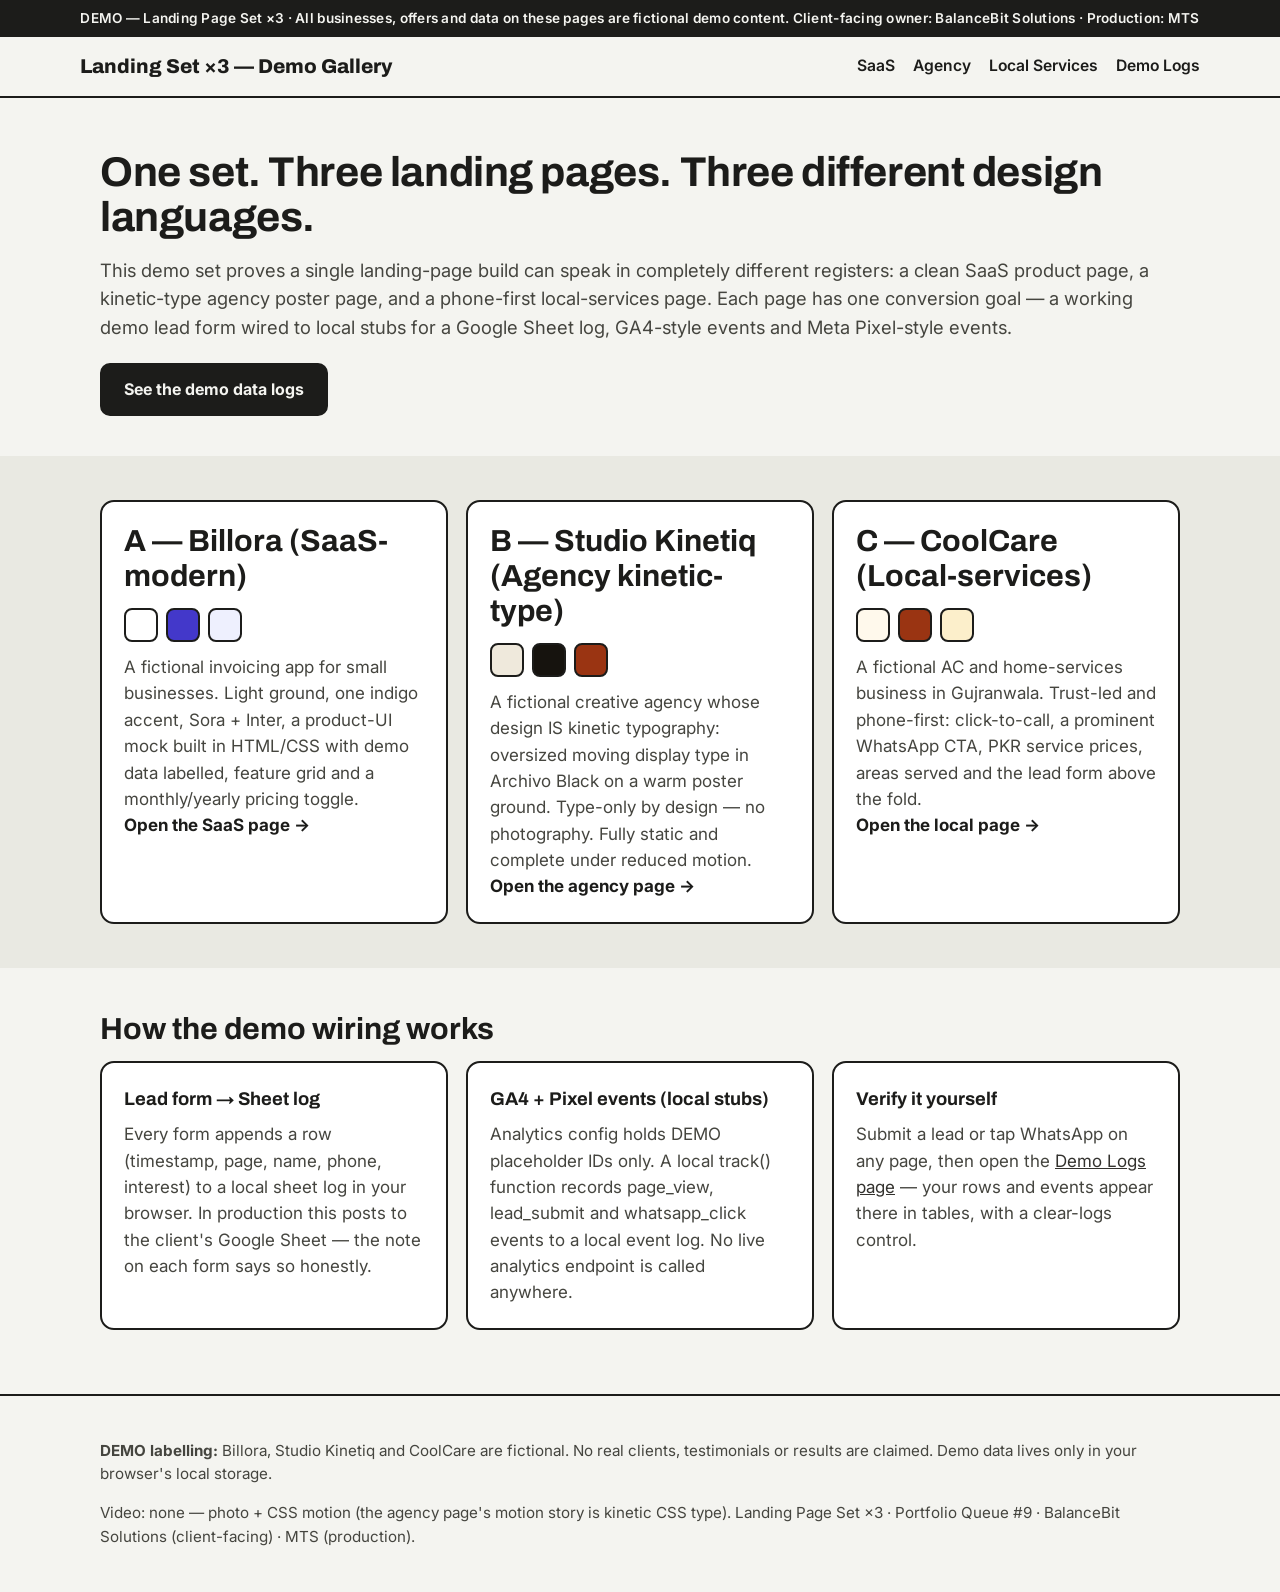
==== index.html @ 7893ccc3 "Landing Page Set x3 demo — hub + SaaS + kinetic agency + local services + logs (Queue #9)" ====
<!DOCTYPE html>
<html lang="en">
<head>
<meta charset="UTF-8">
<meta name="viewport" content="width=device-width, initial-scale=1.0">
<title>Landing Page Set ×3 — Demo Gallery | MTS Portfolio</title>
<meta name="description" content="Demo gallery: three landing pages in three different design languages — SaaS-modern, agency kinetic-type and local-services. All businesses, offers and data are fictional demo content.">
<link rel="preconnect" href="https://fonts.googleapis.com">
<link href="https://fonts.googleapis.com/css2?family=Archivo:wght@500;700;800&family=Inter:wght@400;600;700&display=swap" rel="stylesheet">
<link rel="stylesheet" href="css/style.css">
<link rel="icon" href="assets/favicon.svg" type="image/svg+xml">
</head>
<body data-theme="hub">
<a class="skip-link" href="#main">Skip to content</a>
<div class="demo-ribbon">DEMO — Landing Page Set ×3 · All businesses, offers and data on these pages are fictional demo content. Client-facing owner: BalanceBit Solutions · Production: MTS</div>
<header class="site"><div class="wrap header-in">
<a class="brand" href="index.html">Landing Set ×3 — Demo Gallery</a>
<nav class="main" aria-label="Main">
<a href="saas.html">SaaS</a><a href="agency.html">Agency</a><a href="local.html">Local Services</a><a href="logs.html">Demo Logs</a>
</nav></div></header>
<main id="main">
<section class="hero"><div class="wrap">
<h1>One set. Three landing pages. Three different design languages.</h1>
<p class="lede">This demo set proves a single landing-page build can speak in completely different registers: a clean SaaS product page, a kinetic-type agency poster page, and a phone-first local-services page. Each page has one conversion goal — a working demo lead form wired to local stubs for a Google Sheet log, GA4-style events and Meta Pixel-style events.</p>
<div class="cta-row"><a class="btn btn-ink" href="logs.html">See the demo data logs</a></div>
</div></section>
<section class="alt"><div class="wrap grid3">
<article class="card hub-card"><h2><a href="saas.html">A — Billora (SaaS-modern)</a></h2>
<div class="swatch" aria-hidden="true"><span style="background:#FFFFFF"></span><span style="background:#4338CA"></span><span style="background:#EEF0FE"></span></div>
<p>A fictional invoicing app for small businesses. Light ground, one indigo accent, Sora + Inter, a product-UI mock built in HTML/CSS with demo data labelled, feature grid and a monthly/yearly pricing toggle.</p>
<p><a href="saas.html"><strong>Open the SaaS page →</strong></a></p></article>
<article class="card hub-card"><h2><a href="agency.html">B — Studio Kinetiq (Agency kinetic-type)</a></h2>
<div class="swatch" aria-hidden="true"><span style="background:#EFE9DC"></span><span style="background:#16130E"></span><span style="background:#9A3412"></span></div>
<p>A fictional creative agency whose design IS kinetic typography: oversized moving display type in Archivo Black on a warm poster ground. Type-only by design — no photography. Fully static and complete under reduced motion.</p>
<p><a href="agency.html"><strong>Open the agency page →</strong></a></p></article>
<article class="card hub-card"><h2><a href="local.html">C — CoolCare (Local-services)</a></h2>
<div class="swatch" aria-hidden="true"><span style="background:#FFF9EC"></span><span style="background:#9A3412"></span><span style="background:#FCEFCB"></span></div>
<p>A fictional AC and home-services business in Gujranwala. Trust-led and phone-first: click-to-call, a prominent WhatsApp CTA, PKR service prices, areas served and the lead form above the fold.</p>
<p><a href="local.html"><strong>Open the local page →</strong></a></p></article>
</div></section>
<section><div class="wrap">
<h2>How the demo wiring works</h2>
<div class="grid3">
<div class="card"><h3>Lead form → Sheet log</h3><p>Every form appends a row (timestamp, page, name, phone, interest) to a local sheet log in your browser. In production this posts to the client's Google Sheet — the note on each form says so honestly.</p></div>
<div class="card"><h3>GA4 + Pixel events (local stubs)</h3><p>Analytics config holds DEMO placeholder IDs only. A local track() function records page_view, lead_submit and whatsapp_click events to a local event log. No live analytics endpoint is called anywhere.</p></div>
<div class="card"><h3>Verify it yourself</h3><p>Submit a lead or tap WhatsApp on any page, then open the <a href="logs.html">Demo Logs page</a> — your rows and events appear there in tables, with a clear-logs control.</p></div>
</div></div></section>
</main>
<footer class="site"><div class="wrap">
<p><strong>DEMO labelling:</strong> Billora, Studio Kinetiq and CoolCare are fictional. No real clients, testimonials or results are claimed. Demo data lives only in your browser's local storage.</p>
<p>Video: none — photo + CSS motion (the agency page's motion story is kinetic CSS type). Landing Page Set ×3 · Portfolio Queue #9 · BalanceBit Solutions (client-facing) · MTS (production).</p>
</div></footer>
<script src="js/logic.js"></script>
<script src="js/app.js"></script>
</body>
</html>
---- css/style.css ----
/* Landing Page Set — one component system, three themes via body[data-theme]. */
*{box-sizing:border-box}
html{overflow-x:clip}
body{margin:0;font-family:var(--body);color:var(--ink);background:var(--bg);font-size:17px;line-height:1.55}
img{max-width:100%;height:auto;display:block}
a{color:var(--accent)}
:focus-visible{outline:3px solid var(--focus);outline-offset:2px}
.wrap{max-width:1120px;margin:0 auto;padding:0 20px}
.skip-link{position:absolute;left:-999px;top:0;background:var(--ink);color:var(--bg);padding:10px 16px;z-index:50}
.skip-link:focus{left:8px;top:8px}
.demo-ribbon{background:var(--ink);color:var(--bg);text-align:center;font-size:.85rem;padding:8px 12px;font-weight:600;letter-spacing:.02em}
header.site{border-bottom:2px solid var(--ink);background:var(--bg)}
.header-in{display:flex;align-items:center;justify-content:space-between;gap:12px;padding:14px 0;flex-wrap:wrap}
.brand{font-family:var(--display);font-weight:800;font-size:1.25rem;color:var(--ink);text-decoration:none}
nav.main{display:flex;gap:18px;flex-wrap:wrap}
nav.main a{color:var(--ink);text-decoration:none;font-weight:600;font-size:.98rem}
nav.main a:hover{text-decoration:underline}
.btn{display:inline-flex;align-items:center;justify-content:center;min-height:52px;padding:12px 22px;border-radius:10px;border:2px solid var(--ink);background:var(--accent);color:#fff;font-weight:700;text-decoration:none;font-size:1rem;cursor:pointer;font-family:var(--body)}
.btn-ink{background:var(--ink);color:var(--bg);border-color:var(--ink)}
.btn-ghost{background:transparent;color:var(--ink)}
.btn-wa{background:var(--wa);color:#fff;border-color:var(--wa)}
.hero{padding:52px 0 40px}
.hero-grid{display:grid;grid-template-columns:1fr 1fr;gap:36px;align-items:center}
h1{font-family:var(--display);font-size:2.6rem;line-height:1.08;margin:0 0 16px;letter-spacing:-.01em}
h2{font-family:var(--display);font-size:1.9rem;line-height:1.15;margin:0 0 14px}
h3{font-family:var(--display);font-size:1.15rem;margin:0 0 8px}
.lede{font-size:1.15rem;color:var(--muted);margin:0 0 22px}
.cta-row{display:flex;gap:12px;flex-wrap:wrap}
section{padding:44px 0}
.alt{background:var(--surface)}
.grid3{display:grid;grid-template-columns:repeat(3,1fr);gap:18px}
.grid2{display:grid;grid-template-columns:repeat(2,1fr);gap:18px}
.card{background:var(--card);border:2px solid var(--ink);border-radius:14px;padding:22px}
.card p{color:var(--muted);margin:0}
.price{font-family:var(--display);font-size:1.7rem;margin:6px 0}
ul.clean{list-style:none;padding:0;margin:0}
ul.clean li{padding:7px 0;border-bottom:1px solid var(--line)}
.steps{counter-reset:step}
.step{display:flex;gap:14px;padding:14px 0;border-bottom:1px solid var(--line)}
.step b{font-family:var(--display);font-size:1.4rem;color:var(--accent);min-width:2ch}
/* forms — one field system */
form.lead{background:var(--card);border:2px solid var(--ink);border-radius:14px;padding:24px}
label{display:block;font-weight:700;margin:14px 0 6px}
label:first-child{margin-top:0}
input,select,textarea{width:100%;min-height:52px;padding:12px;font-size:16px;font-family:var(--body);border:2px solid var(--ink);border-radius:10px;background:#fff;color:#131313}
textarea{min-height:96px}
.error{color:var(--error);font-size:.95rem;min-height:1.2em;margin:4px 0 0;font-weight:600}
.confirmation{border:2px solid var(--accent);border-radius:12px;padding:18px;background:var(--surface);font-size:1rem}
.note{font-size:.92rem;color:var(--muted)}
table{border-collapse:collapse;width:100%;font-size:.95rem}
th,td{border:1px solid var(--line);padding:9px 10px;text-align:left;vertical-align:top}
th{background:var(--surface);font-family:var(--display)}
.table-wrap{overflow-x:auto;border:2px solid var(--ink);border-radius:12px;background:var(--card)}
footer.site{border-top:2px solid var(--ink);padding:28px 0;margin-top:20px}
footer.site p{color:var(--muted);font-size:.95rem}
/* hub */
.hub-card a{text-decoration:none;color:var(--ink)}
.swatch{display:flex;gap:8px;margin:12px 0}
.swatch span{width:34px;height:34px;border-radius:8px;border:2px solid var(--ink)}
/* saas mock UI (HTML/CSS, demo data labelled) */
.mock{border:2px solid var(--ink);border-radius:14px;background:#fff;overflow:hidden}
.mock-bar{background:var(--surface);padding:10px 14px;font-weight:700;border-bottom:2px solid var(--ink);font-size:.9rem}
.mock-body{padding:16px}
.mock-row{display:flex;justify-content:space-between;gap:10px;padding:9px 0;border-bottom:1px solid var(--line);font-size:.95rem}
.pill{border-radius:999px;padding:2px 10px;font-size:.8rem;font-weight:700;background:var(--surface);color:var(--ink);white-space:nowrap}
/* agency kinetic */
body[data-theme="agency"] .hero{padding:30px 0 10px}
.kinetic{font-family:var(--display);text-transform:uppercase;line-height:.92;margin:0;letter-spacing:-.01em}
.kinetic .line{display:block;font-size:clamp(3rem,11vw,7.5rem)}
.kinetic .outline{color:transparent;-webkit-text-stroke:2px var(--ink)}
.marquee-band{background:var(--ink);color:var(--bg);overflow:hidden;padding:10px 0;border-top:2px solid var(--ink);border-bottom:2px solid var(--ink)}
.marquee-track{display:flex;gap:0;white-space:nowrap;font-family:var(--display);text-transform:uppercase;font-size:1.3rem;width:max-content}
.marquee-track span{padding-right:28px}
.work-num{font-family:var(--display);font-size:2.2rem;color:var(--accent)}
@media (prefers-reduced-motion: no-preference){
 .marquee-track{animation:marquee 22s linear infinite}
 @keyframes marquee{from{transform:translateX(0)}to{transform:translateX(-50%)}}
 .kinetic .line{animation:rise .8s ease-out both}
 .kinetic .line:nth-child(2){animation-delay:.12s}.kinetic .line:nth-child(3){animation-delay:.24s}
 @keyframes rise{from{transform:translateY(26px);opacity:0}to{transform:translateY(0);opacity:1}}
 .hero-photo{animation:kb 14s ease-in-out infinite alternate}
 @keyframes kb{from{transform:scale(1)}to{transform:scale(1.05)}}
}
@media (prefers-reduced-motion: reduce){
 .marquee-track{animation:none;flex-wrap:wrap;white-space:normal;width:auto}
 .marquee-track span:nth-child(2){display:none}
 .kinetic .line{animation:none}
}
/* local */
.urgent{background:var(--accent);color:#fff;text-align:center;padding:10px 12px;font-weight:700}
.urgent a{color:#fff}
.sticky-cta{background:var(--surface);border-top:2px solid var(--ink);padding:14px 0}
.hero-photo{border-radius:14px;border:2px solid var(--ink)}
/* themes */
body[data-theme="hub"]{--bg:#F4F4F0;--surface:#E9E9E2;--card:#FFFFFF;--ink:#1C1C1A;--muted:#45453F;--accent:#33322E;--focus:#1C1C1A;--error:#B3261E;--line:#C9C9BE;--wa:#14632F;--display:'Archivo',sans-serif;--body:'Inter',sans-serif}
body[data-theme="saas"]{--bg:#FFFFFF;--surface:#EEF0FE;--card:#FFFFFF;--ink:#131A2A;--muted:#3E4A68;--accent:#4338CA;--focus:#4338CA;--error:#B3261E;--line:#C7CCEA;--wa:#14632F;--display:'Sora',sans-serif;--body:'Inter',sans-serif}
body[data-theme="agency"]{--bg:#EFE9DC;--surface:#E3DAC4;--card:#F7F3E8;--ink:#16130E;--muted:#4A4130;--accent:#9A3412;--focus:#16130E;--error:#B3261E;--line:#B9AC8E;--wa:#14632F;--display:'Archivo Black',sans-serif;--body:'Archivo',sans-serif}
body[data-theme="agency"] .btn{background:var(--ink);color:var(--bg)}
body[data-theme="agency"] .btn-wa{background:var(--wa);color:#fff;border-color:var(--wa)}
body[data-theme="local"]{--bg:#FFF9EC;--surface:#FCEFCB;--card:#FFFFFF;--ink:#2A2118;--muted:#54432E;--accent:#9A3412;--focus:#9A3412;--error:#B3261E;--line:#DECFA3;--wa:#14632F;--display:'Libre Franklin',sans-serif;--body:'Public Sans',sans-serif}
@media (max-width:760px){
 .hero-grid,.grid3,.grid2{grid-template-columns:1fr}
 h1{font-size:2.1rem}
 .kinetic .line{font-size:clamp(2.4rem,15vw,4rem)}
 section{padding:32px 0}
 .header-in{padding:10px 0}
}
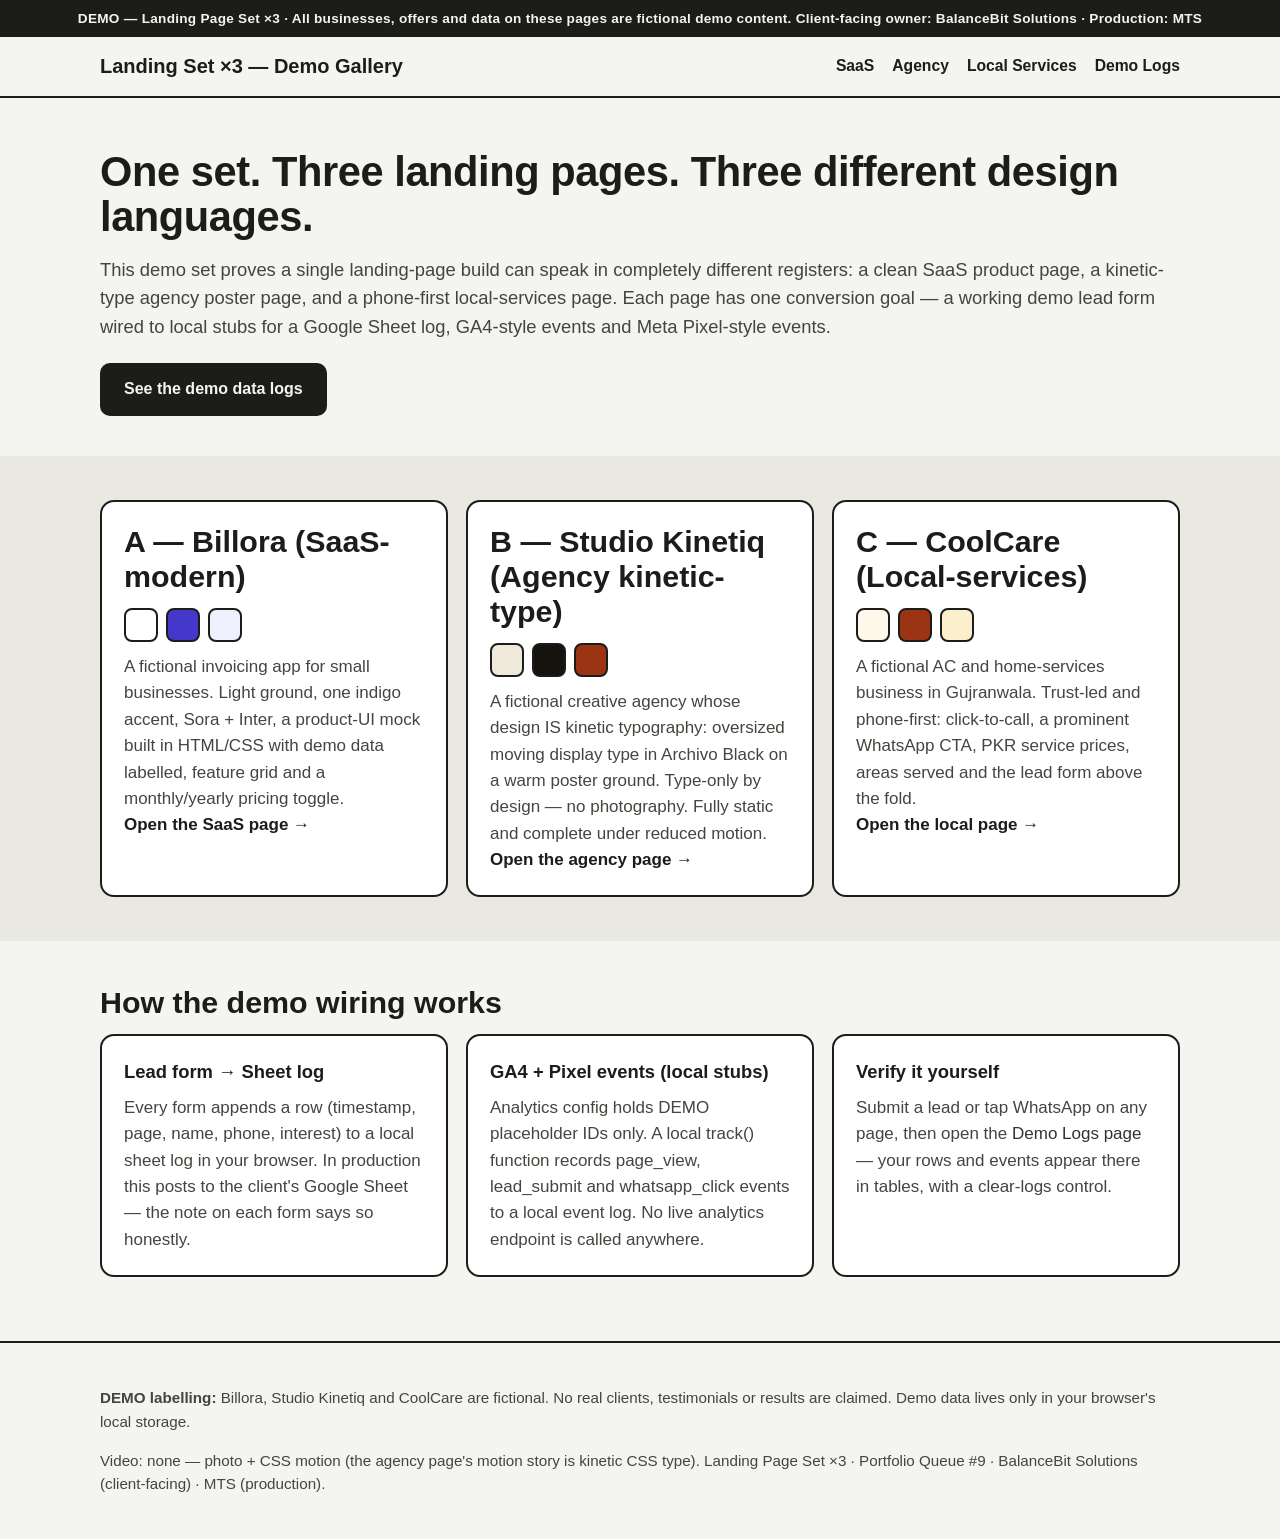
==== commit 9c47e988: "Premium upgrade batch 2026-11-22: audit fixes + premium ladder + static capture mode + self-hosted f" ====
--- a/index.html
+++ b/index.html
@@ -5,8 +5,8 @@
 <meta name="viewport" content="width=device-width, initial-scale=1.0">
 <title>Landing Page Set ×3 — Demo Gallery | MTS Portfolio</title>
 <meta name="description" content="Demo gallery: three landing pages in three different design languages — SaaS-modern, agency kinetic-type and local-services. All businesses, offers and data are fictional demo content.">
-<link rel="preconnect" href="https://fonts.googleapis.com">
-<link href="https://fonts.googleapis.com/css2?family=Archivo:wght@500;700;800&family=Inter:wght@400;600;700&display=swap" rel="stylesheet">
+
+<link rel="stylesheet" href="assets/fonts/fonts.css">
 <link rel="stylesheet" href="css/style.css">
 <link rel="icon" href="assets/favicon.svg" type="image/svg+xml">
 </head>
--- a/assets/fonts/fonts.css
+++ b/assets/fonts/fonts.css
@@ -0,0 +1,309 @@
+/* Self-hosted webfonts (Google Fonts, OFL) — downloaded 2026-11-22.
+   Replaces the fonts.googleapis.com stylesheet so the design renders
+   identically with or without external network access. */
+/* latin */
+@font-face {
+  font-family: 'Archivo';
+  font-style: normal;
+  font-weight: 400;
+  font-display: swap;
+  src: url(./archivo-normal-latin-79dc5e10.woff2) format('woff2');
+  unicode-range: U+0000-00FF, U+0131, U+0152-0153, U+02BB-02BC, U+02C6, U+02DA, U+02DC, U+0304, U+0308, U+0329, U+2000-206F, U+20AC, U+2122, U+2191, U+2193, U+2212, U+2215, U+FEFF, U+FFFD;
+}
+/* latin-ext */
+@font-face {
+  font-family: 'Archivo';
+  font-style: normal;
+  font-weight: 400;
+  font-display: swap;
+  src: url(./archivo-normal-latin-ext-20ba07dc.woff2) format('woff2');
+  unicode-range: U+0100-02BA, U+02BD-02C5, U+02C7-02CC, U+02CE-02D7, U+02DD-02FF, U+0304, U+0308, U+0329, U+1D00-1DBF, U+1E00-1E9F, U+1EF2-1EFF, U+2020, U+20A0-20AB, U+20AD-20C4, U+2113, U+2C60-2C7F, U+A720-A7FF;
+}
+/* latin */
+@font-face {
+  font-family: 'Archivo';
+  font-style: normal;
+  font-weight: 500;
+  font-display: swap;
+  src: url(./archivo-normal-latin-79dc5e10.woff2) format('woff2');
+  unicode-range: U+0000-00FF, U+0131, U+0152-0153, U+02BB-02BC, U+02C6, U+02DA, U+02DC, U+0304, U+0308, U+0329, U+2000-206F, U+20AC, U+2122, U+2191, U+2193, U+2212, U+2215, U+FEFF, U+FFFD;
+}
+/* latin-ext */
+@font-face {
+  font-family: 'Archivo';
+  font-style: normal;
+  font-weight: 500;
+  font-display: swap;
+  src: url(./archivo-normal-latin-ext-20ba07dc.woff2) format('woff2');
+  unicode-range: U+0100-02BA, U+02BD-02C5, U+02C7-02CC, U+02CE-02D7, U+02DD-02FF, U+0304, U+0308, U+0329, U+1D00-1DBF, U+1E00-1E9F, U+1EF2-1EFF, U+2020, U+20A0-20AB, U+20AD-20C4, U+2113, U+2C60-2C7F, U+A720-A7FF;
+}
+/* latin */
+@font-face {
+  font-family: 'Archivo';
+  font-style: normal;
+  font-weight: 600;
+  font-display: swap;
+  src: url(./archivo-normal-latin-79dc5e10.woff2) format('woff2');
+  unicode-range: U+0000-00FF, U+0131, U+0152-0153, U+02BB-02BC, U+02C6, U+02DA, U+02DC, U+0304, U+0308, U+0329, U+2000-206F, U+20AC, U+2122, U+2191, U+2193, U+2212, U+2215, U+FEFF, U+FFFD;
+}
+/* latin-ext */
+@font-face {
+  font-family: 'Archivo';
+  font-style: normal;
+  font-weight: 600;
+  font-display: swap;
+  src: url(./archivo-normal-latin-ext-20ba07dc.woff2) format('woff2');
+  unicode-range: U+0100-02BA, U+02BD-02C5, U+02C7-02CC, U+02CE-02D7, U+02DD-02FF, U+0304, U+0308, U+0329, U+1D00-1DBF, U+1E00-1E9F, U+1EF2-1EFF, U+2020, U+20A0-20AB, U+20AD-20C4, U+2113, U+2C60-2C7F, U+A720-A7FF;
+}
+/* latin */
+@font-face {
+  font-family: 'Archivo';
+  font-style: normal;
+  font-weight: 700;
+  font-display: swap;
+  src: url(./archivo-normal-latin-79dc5e10.woff2) format('woff2');
+  unicode-range: U+0000-00FF, U+0131, U+0152-0153, U+02BB-02BC, U+02C6, U+02DA, U+02DC, U+0304, U+0308, U+0329, U+2000-206F, U+20AC, U+2122, U+2191, U+2193, U+2212, U+2215, U+FEFF, U+FFFD;
+}
+/* latin-ext */
+@font-face {
+  font-family: 'Archivo';
+  font-style: normal;
+  font-weight: 700;
+  font-display: swap;
+  src: url(./archivo-normal-latin-ext-20ba07dc.woff2) format('woff2');
+  unicode-range: U+0100-02BA, U+02BD-02C5, U+02C7-02CC, U+02CE-02D7, U+02DD-02FF, U+0304, U+0308, U+0329, U+1D00-1DBF, U+1E00-1E9F, U+1EF2-1EFF, U+2020, U+20A0-20AB, U+20AD-20C4, U+2113, U+2C60-2C7F, U+A720-A7FF;
+}
+/* latin */
+@font-face {
+  font-family: 'Archivo';
+  font-style: normal;
+  font-weight: 800;
+  font-display: swap;
+  src: url(./archivo-normal-latin-79dc5e10.woff2) format('woff2');
+  unicode-range: U+0000-00FF, U+0131, U+0152-0153, U+02BB-02BC, U+02C6, U+02DA, U+02DC, U+0304, U+0308, U+0329, U+2000-206F, U+20AC, U+2122, U+2191, U+2193, U+2212, U+2215, U+FEFF, U+FFFD;
+}
+/* latin-ext */
+@font-face {
+  font-family: 'Archivo';
+  font-style: normal;
+  font-weight: 800;
+  font-display: swap;
+  src: url(./archivo-normal-latin-ext-20ba07dc.woff2) format('woff2');
+  unicode-range: U+0100-02BA, U+02BD-02C5, U+02C7-02CC, U+02CE-02D7, U+02DD-02FF, U+0304, U+0308, U+0329, U+1D00-1DBF, U+1E00-1E9F, U+1EF2-1EFF, U+2020, U+20A0-20AB, U+20AD-20C4, U+2113, U+2C60-2C7F, U+A720-A7FF;
+}
+/* latin */
+@font-face {
+  font-family: 'Archivo Black';
+  font-style: normal;
+  font-weight: 400;
+  font-display: swap;
+  src: url(./archivo-black-normal-latin-4eecb62d.woff2) format('woff2');
+  unicode-range: U+0000-00FF, U+0131, U+0152-0153, U+02BB-02BC, U+02C6, U+02DA, U+02DC, U+0304, U+0308, U+0329, U+2000-206F, U+20AC, U+2122, U+2191, U+2193, U+2212, U+2215, U+FEFF, U+FFFD;
+}
+/* latin-ext */
+@font-face {
+  font-family: 'Archivo Black';
+  font-style: normal;
+  font-weight: 400;
+  font-display: swap;
+  src: url(./archivo-black-normal-latin-ext-d3fdfd22.woff2) format('woff2');
+  unicode-range: U+0100-02BA, U+02BD-02C5, U+02C7-02CC, U+02CE-02D7, U+02DD-02FF, U+0304, U+0308, U+0329, U+1D00-1DBF, U+1E00-1E9F, U+1EF2-1EFF, U+2020, U+20A0-20AB, U+20AD-20C4, U+2113, U+2C60-2C7F, U+A720-A7FF;
+}
+/* latin */
+@font-face {
+  font-family: 'Inter';
+  font-style: normal;
+  font-weight: 400;
+  font-display: swap;
+  src: url(./inter-normal-latin-56724408.woff2) format('woff2');
+  unicode-range: U+0000-00FF, U+0131, U+0152-0153, U+02BB-02BC, U+02C6, U+02DA, U+02DC, U+0304, U+0308, U+0329, U+2000-206F, U+20AC, U+2122, U+2191, U+2193, U+2212, U+2215, U+FEFF, U+FFFD;
+}
+/* latin-ext */
+@font-face {
+  font-family: 'Inter';
+  font-style: normal;
+  font-weight: 400;
+  font-display: swap;
+  src: url(./inter-normal-latin-ext-39529051.woff2) format('woff2');
+  unicode-range: U+0100-02BA, U+02BD-02C5, U+02C7-02CC, U+02CE-02D7, U+02DD-02FF, U+0304, U+0308, U+0329, U+1D00-1DBF, U+1E00-1E9F, U+1EF2-1EFF, U+2020, U+20A0-20AB, U+20AD-20C4, U+2113, U+2C60-2C7F, U+A720-A7FF;
+}
+/* latin */
+@font-face {
+  font-family: 'Inter';
+  font-style: normal;
+  font-weight: 600;
+  font-display: swap;
+  src: url(./inter-normal-latin-56724408.woff2) format('woff2');
+  unicode-range: U+0000-00FF, U+0131, U+0152-0153, U+02BB-02BC, U+02C6, U+02DA, U+02DC, U+0304, U+0308, U+0329, U+2000-206F, U+20AC, U+2122, U+2191, U+2193, U+2212, U+2215, U+FEFF, U+FFFD;
+}
+/* latin-ext */
+@font-face {
+  font-family: 'Inter';
+  font-style: normal;
+  font-weight: 600;
+  font-display: swap;
+  src: url(./inter-normal-latin-ext-39529051.woff2) format('woff2');
+  unicode-range: U+0100-02BA, U+02BD-02C5, U+02C7-02CC, U+02CE-02D7, U+02DD-02FF, U+0304, U+0308, U+0329, U+1D00-1DBF, U+1E00-1E9F, U+1EF2-1EFF, U+2020, U+20A0-20AB, U+20AD-20C4, U+2113, U+2C60-2C7F, U+A720-A7FF;
+}
+/* latin */
+@font-face {
+  font-family: 'Inter';
+  font-style: normal;
+  font-weight: 700;
+  font-display: swap;
+  src: url(./inter-normal-latin-56724408.woff2) format('woff2');
+  unicode-range: U+0000-00FF, U+0131, U+0152-0153, U+02BB-02BC, U+02C6, U+02DA, U+02DC, U+0304, U+0308, U+0329, U+2000-206F, U+20AC, U+2122, U+2191, U+2193, U+2212, U+2215, U+FEFF, U+FFFD;
+}
+/* latin-ext */
+@font-face {
+  font-family: 'Inter';
+  font-style: normal;
+  font-weight: 700;
+  font-display: swap;
+  src: url(./inter-normal-latin-ext-39529051.woff2) format('woff2');
+  unicode-range: U+0100-02BA, U+02BD-02C5, U+02C7-02CC, U+02CE-02D7, U+02DD-02FF, U+0304, U+0308, U+0329, U+1D00-1DBF, U+1E00-1E9F, U+1EF2-1EFF, U+2020, U+20A0-20AB, U+20AD-20C4, U+2113, U+2C60-2C7F, U+A720-A7FF;
+}
+/* latin */
+@font-face {
+  font-family: 'Libre Franklin';
+  font-style: normal;
+  font-weight: 700;
+  font-display: swap;
+  src: url(./libre-franklin-normal-latin-f2d133ce.woff2) format('woff2');
+  unicode-range: U+0000-00FF, U+0131, U+0152-0153, U+02BB-02BC, U+02C6, U+02DA, U+02DC, U+0304, U+0308, U+0329, U+2000-206F, U+20AC, U+2122, U+2191, U+2193, U+2212, U+2215, U+FEFF, U+FFFD;
+}
+/* latin-ext */
+@font-face {
+  font-family: 'Libre Franklin';
+  font-style: normal;
+  font-weight: 700;
+  font-display: swap;
+  src: url(./libre-franklin-normal-latin-ext-84191387.woff2) format('woff2');
+  unicode-range: U+0100-02BA, U+02BD-02C5, U+02C7-02CC, U+02CE-02D7, U+02DD-02FF, U+0304, U+0308, U+0329, U+1D00-1DBF, U+1E00-1E9F, U+1EF2-1EFF, U+2020, U+20A0-20AB, U+20AD-20C4, U+2113, U+2C60-2C7F, U+A720-A7FF;
+}
+/* latin */
+@font-face {
+  font-family: 'Libre Franklin';
+  font-style: normal;
+  font-weight: 800;
+  font-display: swap;
+  src: url(./libre-franklin-normal-latin-f2d133ce.woff2) format('woff2');
+  unicode-range: U+0000-00FF, U+0131, U+0152-0153, U+02BB-02BC, U+02C6, U+02DA, U+02DC, U+0304, U+0308, U+0329, U+2000-206F, U+20AC, U+2122, U+2191, U+2193, U+2212, U+2215, U+FEFF, U+FFFD;
+}
+/* latin-ext */
+@font-face {
+  font-family: 'Libre Franklin';
+  font-style: normal;
+  font-weight: 800;
+  font-display: swap;
+  src: url(./libre-franklin-normal-latin-ext-84191387.woff2) format('woff2');
+  unicode-range: U+0100-02BA, U+02BD-02C5, U+02C7-02CC, U+02CE-02D7, U+02DD-02FF, U+0304, U+0308, U+0329, U+1D00-1DBF, U+1E00-1E9F, U+1EF2-1EFF, U+2020, U+20A0-20AB, U+20AD-20C4, U+2113, U+2C60-2C7F, U+A720-A7FF;
+}
+/* latin */
+@font-face {
+  font-family: 'Public Sans';
+  font-style: normal;
+  font-weight: 400;
+  font-display: swap;
+  src: url(./public-sans-normal-latin-e769ef35.woff2) format('woff2');
+  unicode-range: U+0000-00FF, U+0131, U+0152-0153, U+02BB-02BC, U+02C6, U+02DA, U+02DC, U+0304, U+0308, U+0329, U+2000-206F, U+20AC, U+2122, U+2191, U+2193, U+2212, U+2215, U+FEFF, U+FFFD;
+}
+/* latin-ext */
+@font-face {
+  font-family: 'Public Sans';
+  font-style: normal;
+  font-weight: 400;
+  font-display: swap;
+  src: url(./public-sans-normal-latin-ext-98f94fdc.woff2) format('woff2');
+  unicode-range: U+0100-02BA, U+02BD-02C5, U+02C7-02CC, U+02CE-02D7, U+02DD-02FF, U+0304, U+0308, U+0329, U+1D00-1DBF, U+1E00-1E9F, U+1EF2-1EFF, U+2020, U+20A0-20AB, U+20AD-20C4, U+2113, U+2C60-2C7F, U+A720-A7FF;
+}
+/* latin */
+@font-face {
+  font-family: 'Public Sans';
+  font-style: normal;
+  font-weight: 600;
+  font-display: swap;
+  src: url(./public-sans-normal-latin-e769ef35.woff2) format('woff2');
+  unicode-range: U+0000-00FF, U+0131, U+0152-0153, U+02BB-02BC, U+02C6, U+02DA, U+02DC, U+0304, U+0308, U+0329, U+2000-206F, U+20AC, U+2122, U+2191, U+2193, U+2212, U+2215, U+FEFF, U+FFFD;
+}
+/* latin-ext */
+@font-face {
+  font-family: 'Public Sans';
+  font-style: normal;
+  font-weight: 600;
+  font-display: swap;
+  src: url(./public-sans-normal-latin-ext-98f94fdc.woff2) format('woff2');
+  unicode-range: U+0100-02BA, U+02BD-02C5, U+02C7-02CC, U+02CE-02D7, U+02DD-02FF, U+0304, U+0308, U+0329, U+1D00-1DBF, U+1E00-1E9F, U+1EF2-1EFF, U+2020, U+20A0-20AB, U+20AD-20C4, U+2113, U+2C60-2C7F, U+A720-A7FF;
+}
+/* latin */
+@font-face {
+  font-family: 'Public Sans';
+  font-style: normal;
+  font-weight: 700;
+  font-display: swap;
+  src: url(./public-sans-normal-latin-e769ef35.woff2) format('woff2');
+  unicode-range: U+0000-00FF, U+0131, U+0152-0153, U+02BB-02BC, U+02C6, U+02DA, U+02DC, U+0304, U+0308, U+0329, U+2000-206F, U+20AC, U+2122, U+2191, U+2193, U+2212, U+2215, U+FEFF, U+FFFD;
+}
+/* latin-ext */
+@font-face {
+  font-family: 'Public Sans';
+  font-style: normal;
+  font-weight: 700;
+  font-display: swap;
+  src: url(./public-sans-normal-latin-ext-98f94fdc.woff2) format('woff2');
+  unicode-range: U+0100-02BA, U+02BD-02C5, U+02C7-02CC, U+02CE-02D7, U+02DD-02FF, U+0304, U+0308, U+0329, U+1D00-1DBF, U+1E00-1E9F, U+1EF2-1EFF, U+2020, U+20A0-20AB, U+20AD-20C4, U+2113, U+2C60-2C7F, U+A720-A7FF;
+}
+/* latin */
+@font-face {
+  font-family: 'Sora';
+  font-style: normal;
+  font-weight: 600;
+  font-display: swap;
+  src: url(./sora-normal-latin-4fa0aa0c.woff2) format('woff2');
+  unicode-range: U+0000-00FF, U+0131, U+0152-0153, U+02BB-02BC, U+02C6, U+02DA, U+02DC, U+0304, U+0308, U+0329, U+2000-206F, U+20AC, U+2122, U+2191, U+2193, U+2212, U+2215, U+FEFF, U+FFFD;
+}
+/* latin-ext */
+@font-face {
+  font-family: 'Sora';
+  font-style: normal;
+  font-weight: 600;
+  font-display: swap;
+  src: url(./sora-normal-latin-ext-f9e5e339.woff2) format('woff2');
+  unicode-range: U+0100-02BA, U+02BD-02C5, U+02C7-02CC, U+02CE-02D7, U+02DD-02FF, U+0304, U+0308, U+0329, U+1D00-1DBF, U+1E00-1E9F, U+1EF2-1EFF, U+2020, U+20A0-20AB, U+20AD-20C4, U+2113, U+2C60-2C7F, U+A720-A7FF;
+}
+/* latin */
+@font-face {
+  font-family: 'Sora';
+  font-style: normal;
+  font-weight: 700;
+  font-display: swap;
+  src: url(./sora-normal-latin-4fa0aa0c.woff2) format('woff2');
+  unicode-range: U+0000-00FF, U+0131, U+0152-0153, U+02BB-02BC, U+02C6, U+02DA, U+02DC, U+0304, U+0308, U+0329, U+2000-206F, U+20AC, U+2122, U+2191, U+2193, U+2212, U+2215, U+FEFF, U+FFFD;
+}
+/* latin-ext */
+@font-face {
+  font-family: 'Sora';
+  font-style: normal;
+  font-weight: 700;
+  font-display: swap;
+  src: url(./sora-normal-latin-ext-f9e5e339.woff2) format('woff2');
+  unicode-range: U+0100-02BA, U+02BD-02C5, U+02C7-02CC, U+02CE-02D7, U+02DD-02FF, U+0304, U+0308, U+0329, U+1D00-1DBF, U+1E00-1E9F, U+1EF2-1EFF, U+2020, U+20A0-20AB, U+20AD-20C4, U+2113, U+2C60-2C7F, U+A720-A7FF;
+}
+/* latin */
+@font-face {
+  font-family: 'Sora';
+  font-style: normal;
+  font-weight: 800;
+  font-display: swap;
+  src: url(./sora-normal-latin-4fa0aa0c.woff2) format('woff2');
+  unicode-range: U+0000-00FF, U+0131, U+0152-0153, U+02BB-02BC, U+02C6, U+02DA, U+02DC, U+0304, U+0308, U+0329, U+2000-206F, U+20AC, U+2122, U+2191, U+2193, U+2212, U+2215, U+FEFF, U+FFFD;
+}
+/* latin-ext */
+@font-face {
+  font-family: 'Sora';
+  font-style: normal;
+  font-weight: 800;
+  font-display: swap;
+  src: url(./sora-normal-latin-ext-f9e5e339.woff2) format('woff2');
+  unicode-range: U+0100-02BA, U+02BD-02C5, U+02C7-02CC, U+02CE-02D7, U+02DD-02FF, U+0304, U+0308, U+0329, U+1D00-1DBF, U+1E00-1E9F, U+1EF2-1EFF, U+2020, U+20A0-20AB, U+20AD-20C4, U+2113, U+2C60-2C7F, U+A720-A7FF;
+}
--- a/css/style.css
+++ b/css/style.css
@@ -3,14 +3,14 @@
 html{overflow-x:clip}
 body{margin:0;font-family:var(--body);color:var(--ink);background:var(--bg);font-size:17px;line-height:1.55}
 img{max-width:100%;height:auto;display:block}
-a{color:var(--accent)}
+a{color:var(--accent);text-decoration:none}
 :focus-visible{outline:3px solid var(--focus);outline-offset:2px}
 .wrap{max-width:1120px;margin:0 auto;padding:0 20px}
 .skip-link{position:absolute;left:-999px;top:0;background:var(--ink);color:var(--bg);padding:10px 16px;z-index:50}
 .skip-link:focus{left:8px;top:8px}
 .demo-ribbon{background:var(--ink);color:var(--bg);text-align:center;font-size:.85rem;padding:8px 12px;font-weight:600;letter-spacing:.02em}
 header.site{border-bottom:2px solid var(--ink);background:var(--bg)}
-.header-in{display:flex;align-items:center;justify-content:space-between;gap:12px;padding:14px 0;flex-wrap:wrap}
+.header-in{display:flex;align-items:center;justify-content:space-between;gap:12px;padding-block:14px;flex-wrap:wrap}
 .brand{font-family:var(--display);font-weight:800;font-size:1.25rem;color:var(--ink);text-decoration:none}
 nav.main{display:flex;gap:18px;flex-wrap:wrap}
 nav.main a{color:var(--ink);text-decoration:none;font-weight:600;font-size:.98rem}
@@ -51,6 +51,17 @@
 th,td{border:1px solid var(--line);padding:9px 10px;text-align:left;vertical-align:top}
 th{background:var(--surface);font-family:var(--display)}
 .table-wrap{overflow-x:auto;border:2px solid var(--ink);border-radius:12px;background:var(--card)}
+/* Round-2 fix (LP-1): on phone the log tables become labelled cards — every column
+   stays in the initial view under its own label; nothing sits off-view. */
+@media (max-width:640px){
+  [data-logs] .table-wrap{overflow-x:visible;border:none;border-radius:0;background:transparent}
+  .log-table,.log-table tbody,.log-table tr,.log-table td{display:block;width:100%}
+  .log-table thead{display:none}
+  .log-table tr{border:2px solid var(--ink);border-radius:12px;padding:10px 14px;margin-bottom:12px;background:var(--card)}
+  .log-table td{border:none;padding:5px 0;display:flex;justify-content:space-between;align-items:baseline;gap:16px;text-align:right;overflow-wrap:anywhere}
+  .log-table td[data-th]::before{content:attr(data-th);font-family:var(--display);font-weight:700;text-align:left;color:var(--ink);flex:none}
+  .log-table td[colspan]{display:block;text-align:left}
+}
 footer.site{border-top:2px solid var(--ink);padding:28px 0;margin-top:20px}
 footer.site p{color:var(--muted);font-size:.95rem}
 /* hub */
@@ -103,5 +114,19 @@
  h1{font-size:2.1rem}
  .kinetic .line{font-size:clamp(2.4rem,15vw,4rem)}
  section{padding:32px 0}
- .header-in{padding:10px 0}
+ .header-in{padding-block:10px}
 }
+/* === Premium upgrade 2026-11-22 (Landing Set) === */
+.mock-tabs{display:flex;gap:6px;padding:10px 12px 0;flex-wrap:wrap}
+.mock-tab{min-height:44px;padding:8px 14px;border-radius:999px;border:2px solid var(--ink);background:var(--card);color:var(--ink);font:700 .9rem var(--body);cursor:pointer}
+.mock-tab[aria-selected="true"]{background:var(--accent);color:#fff}
+.mock-tab:hover{border-color:var(--accent)}
+.mock-tab:active{transform:translateY(1px)}
+.calc{margin-top:20px;background:var(--card);border:2px solid var(--ink);border-radius:14px;padding:22px}
+.calc-total{font-family:var(--display);font-size:1.25rem;margin:14px 0 0}
+.calc-total .note{font-family:var(--body)}
+/* Agency display scale: the set's boldest type moment */
+body[data-theme="agency"] .kinetic .line{font-size:clamp(3.4rem,12.5vw,10rem)}
+.kinetic-live .kinetic{overflow:hidden}
+.kchar{display:inline-block}
+@media (prefers-reduced-motion: reduce){.kchar{transform:none!important;opacity:1!important}}
